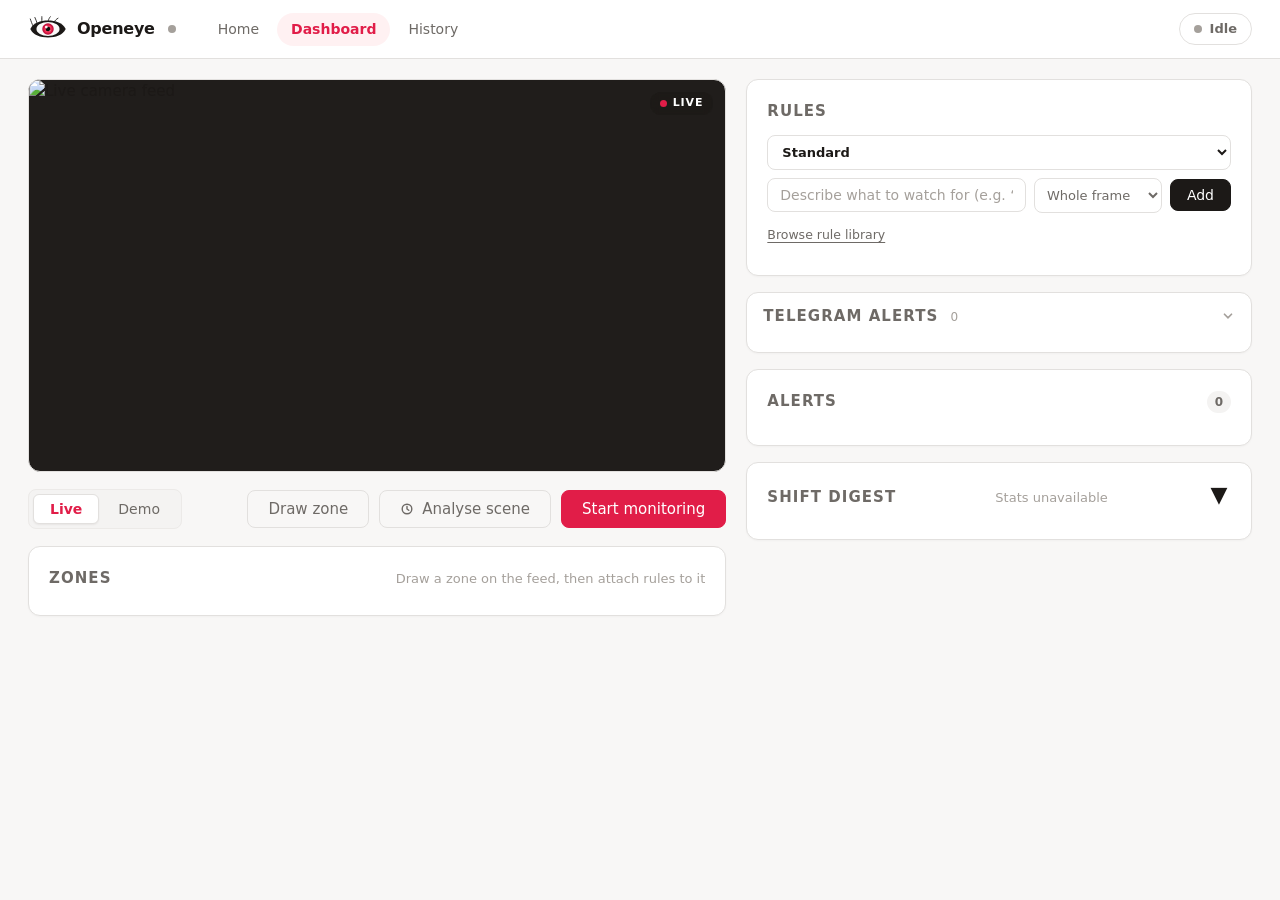
==== frontend/templates/index.html @ ac0ea8be "done with comments and organize the codes files" ====
<!DOCTYPE html>
<html lang="en">
<head>
  <meta charset="UTF-8" />
  <meta name="viewport" content="width=device-width, initial-scale=1.0" />
  <title>Openeye | Camera Monitor</title>
  <link rel="stylesheet" href="/static/style.css?v=4" />
</head>
<body>

  <!-- ── sticky header: brand · nav · status ─────────────────────────────── -->
  <header class="app-header">
    <div class="header-inner">
      <div class="brand">
        <span class="brand-mark" aria-hidden="true">
          <svg class="brand-eye" viewBox="0 0 52 32" xmlns="http://www.w3.org/2000/svg">
            <!-- upper eyelashes -->
            <path d="M7 13 C5 9, 4 6, 3 3"   stroke="#1C1917" stroke-width="1.1" stroke-linecap="round" fill="none"/>
            <path d="M12 9 C11 6, 10 3, 9 1"  stroke="#1C1917" stroke-width="1.1" stroke-linecap="round" fill="none"/>
            <path d="M18 7 C18 4, 18 2, 18 0"  stroke="#1C1917" stroke-width="1.2" stroke-linecap="round" fill="none"/>
            <path d="M26 6 C27 3, 28 1, 29 0"  stroke="#1C1917" stroke-width="1.1" stroke-linecap="round" fill="none"/>
            <path d="M33 8 C35 5, 37 3, 39 2"  stroke="#1C1917" stroke-width="1.1" stroke-linecap="round" fill="none"/>

            <!-- outer eye shape (almond) -->
            <path d="M3 16 C7 8, 16 5, 26 5 C36 5, 45 8, 49 16 C45 24, 36 27, 26 27 C16 27, 7 24, 3 16Z"
                  fill="#1C1917"/>

            <!-- sclera -->
            <ellipse cx="26" cy="16" rx="15" ry="9" fill="#FAFAF9"/>

            <!-- iris outer ring (rose) -->
            <circle cx="26" cy="16" r="7.5" fill="#BE123C"/>
            <!-- iris mid ring (lighter rose) -->
            <circle cx="26" cy="16" r="6" fill="#E11D48"/>
            <!-- iris inner ring (soft rose) -->
            <circle cx="26" cy="16" r="4.5" fill="#F43F5E"/>
            <!-- iris radial lines for texture -->
            <line x1="26" y1="9" x2="26" y2="23" stroke="#BE123C" stroke-width="0.3" opacity="0.5"/>
            <line x1="19.5" y1="13" x2="32.5" y2="19" stroke="#BE123C" stroke-width="0.3" opacity="0.5"/>
            <line x1="19.5" y1="19" x2="32.5" y2="13" stroke="#BE123C" stroke-width="0.3" opacity="0.5"/>

            <!-- pupil -->
            <circle cx="26" cy="16" r="3" fill="#0C0A09"/>

            <!-- main highlight -->
            <circle cx="23.8" cy="13.5" r="1.8" fill="white" opacity="0.9"/>
            <!-- secondary highlight -->
            <circle cx="28.5" cy="18" r="0.8" fill="white" opacity="0.45"/>

            <!-- upper eyelid crease -->
            <path d="M7 16 C11 9, 19 6.5, 26 6.5 C33 6.5, 41 9, 45 16"
                  fill="none" stroke="#0C0A09" stroke-width="0.7" opacity="0.25"/>
            <!-- lower lash line -->
            <path d="M8 17 C12 23, 20 25.5, 26 25.5 C32 25.5, 40 23, 44 17"
                  fill="none" stroke="#1C1917" stroke-width="0.5" opacity="0.2"/>
          </svg>
        </span>
        <span class="brand-name">Openeye</span>
        <span class="tg-status-dot" id="tgStatusDot" title="Telegram: not configured"></span>
      </div>
      <nav class="main-nav" id="mainNav" aria-label="Main">
        <a href="/" class="nav-home">Home</a>
        <a href="#" class="nav-link active" data-view="dashboard">Dashboard</a>
        <a href="#" class="nav-link" data-view="history">History</a>
      </nav>
      <div class="status-badge" id="statusBadge" title="Monitoring status">
        <span class="status-dot"></span>
        <span class="status-label" id="statusLabel">Idle</span>
      </div>
    </div>
  </header>

  <!-- ══════════════════════════════════════════════════════════════════════
       DASHBOARD VIEW
       ══════════════════════════════════════════════════════════════════════ -->
  <main class="view" id="dashboardView">
    <div class="layout">

      <!-- ── left column: feed · controls · zones ────────────────────────── -->
      <section class="feed-col">

        <!-- camera / demo feed -->
        <div class="camera-frame" id="cameraFrame">
          <img id="cameraFeed" src="/video_feed" alt="Live camera feed" />
          <video id="demoVideo" muted autoplay playsinline hidden></video>
          <img id="frozenFrame" class="frozen-frame" alt="" hidden />
          <canvas id="zoneCanvas"></canvas>

          <div class="camera-overlay" id="cameraOverlay">
            <span class="camera-overlay-icon" aria-hidden="true">⃠</span>
            <span>Camera unavailable — check the connection or switch to Demo</span>
          </div>

          <div class="feed-tag" id="feedTag">
            <span class="feed-tag-dot" id="feedTagDot"></span>
            <span id="feedTagText">LIVE</span>
          </div>

          <!-- zone-drawing toolbar: overlaid on the feed, visible only while drawing -->
          <div class="draw-toolbar" id="drawToolbar" hidden>
            <div class="shape-picker" id="shapePicker" role="radiogroup" aria-label="Zone shape">
              <label class="shape-option">
                <input type="radio" name="drawMode" value="rect" checked />
                <span>Rectangle</span>
              </label>
              <label class="shape-option">
                <input type="radio" name="drawMode" value="poly" />
                <span>Polygon</span>
              </label>
              <label class="shape-option">
                <input type="radio" name="drawMode" value="circle" />
                <span>Circle</span>
              </label>
            </div>
            <span class="toolbar-hint" id="drawHint"></span>
            <button type="button" class="btn btn-ghost btn-sm" id="cancelDrawBtn">Cancel</button>
          </div>
        </div>

        <!-- control bar: mode toggle · actions -->
        <div class="control-bar">
          <div class="mode-toggle" id="feedModeToggle" role="radiogroup" aria-label="Feed mode">
            <button type="button" class="mode-btn active" data-mode="live">Live</button>
            <button type="button" class="mode-btn" data-mode="demo">Demo</button>
          </div>
          <div class="control-actions">
            <button type="button" class="btn btn-ghost" id="drawZoneBtn">Draw zone</button>
            <button type="button" class="btn btn-ghost" id="analyseSceneBtn">
              <span class="btn-spinner" aria-hidden="true"></span>
              <svg class="btn-icon" viewBox="0 0 16 16" fill="none" stroke="currentColor"
                   stroke-width="1.6" stroke-linecap="round" stroke-linejoin="round" aria-hidden="true">
                <circle cx="8" cy="8" r="5.5"/><path d="M8 5v3l2 1.5"/>
              </svg>
              Analyse scene
            </button>
            <button type="button" class="btn btn-ghost" id="uploadVideoBtn" hidden
                    title="Use your own video clip as the demo feed">
              <span class="btn-spinner" aria-hidden="true"></span>
              <svg class="btn-icon" viewBox="0 0 16 16" fill="none" stroke="currentColor"
                   stroke-width="1.6" stroke-linecap="round" stroke-linejoin="round" aria-hidden="true">
                <path d="M8 11V3.5"/><path d="M4.7 6.8 8 3.5l3.3 3.3"/>
                <path d="M2.8 11.5v.7A1.8 1.8 0 0 0 4.6 14h6.8a1.8 1.8 0 0 0 1.8-1.8v-.7"/>
              </svg>
              Upload video
            </button>
            <button type="button" class="btn btn-ghost" id="useSampleBtn" hidden
                    title="Switch to the bundled manufacturing video">
              <svg class="btn-icon" viewBox="0 0 16 16" fill="none" stroke="currentColor"
                   stroke-width="1.6" stroke-linecap="round" stroke-linejoin="round" aria-hidden="true">
                <rect x="2.2" y="3.2" width="11.6" height="9.6" rx="1.5"/>
                <path d="M6.9 6.4v3.2L9.6 8z" fill="currentColor" stroke="none"/>
              </svg>
              Use sample video
            </button>
            <button type="button" class="btn btn-ghost" id="sampleSceneBtn" hidden
                    title="Return to the animated warehouse scene">
              <svg class="btn-icon" viewBox="0 0 16 16" fill="none" stroke="currentColor"
                   stroke-width="1.6" stroke-linecap="round" stroke-linejoin="round" aria-hidden="true">
                <path d="M2.5 5.5h11v7h-11z"/><path d="m4.5 3.5 1.2 2M10.3 3.5l1.2 2"/>
                <path d="M5.5 9.5l1.5 1.5 3-3"/>
              </svg>
              Animated scene
            </button>
            <button type="button" class="btn btn-primary" id="startBtn"
                    data-tip="Add at least one enabled rule to start monitoring">
              Start monitoring
            </button>
            <button type="button" class="btn btn-neutral" id="stopBtn" hidden>Stop</button>
          </div>
        </div>

        <!-- hidden input backing the demo Upload video button -->
        <input type="file" id="videoFileInput"
               accept=".mp4,.mov,.avi,video/mp4,video/quicktime,video/x-msvideo" hidden />

        <!-- Scene Intelligence panel -->
        <div class="card scene-panel" id="scenePanel" hidden>
          <div class="scene-panel-head">
            <h2 class="card-title" id="sceneTitle">Scene Intelligence</h2>
            <button type="button" class="btn btn-ghost btn-sm" id="sceneDismissBtn">Dismiss</button>
          </div>
          <div class="scene-body" id="sceneBody"></div>
          <div class="scene-actions" id="sceneActions" hidden>
            <button type="button" class="btn btn-primary btn-sm" id="sceneApplyBtn">Add selected rules</button>
          </div>
          <p class="scene-confirm" id="sceneConfirm" hidden></p>
        </div>

        <!-- zones: chips with rule-count badges + inline naming prompt -->
        <div class="card zones-card">
          <div class="card-head">
            <h2 class="card-title">Zones</h2>
            <span class="card-sub" id="zonesSub">Draw a zone on the feed, then attach rules to it</span>
          </div>
          <div class="zone-chips" id="zonesList"></div>
          <div class="zone-name-prompt" id="zoneNamePrompt">
            <p class="prompt-label">Name this zone</p>
            <div class="prompt-row">
              <input id="zoneNameInput" type="text" placeholder="e.g. entrance, shelf A, doorway"
                     maxlength="40" autocomplete="off" />
              <button type="button" class="btn btn-primary btn-sm" id="saveZoneBtn">Save</button>
              <button type="button" class="btn btn-ghost btn-sm" id="cancelZoneBtn">Cancel</button>
            </div>
          </div>
        </div>

      </section>

      <!-- ── right column: rules · alerts · digest · AI digest ───────────── -->
      <aside class="side-col">

        <!-- rules -->
        <div class="card rules-card" id="rulesCard">
          <div class="card-head">
            <h2 class="card-title">Rules</h2>
            <span class="card-sub" id="rulesSub"></span>
          </div>

          <div class="rule-composer">
            <select id="ruleTypeSelect" title="Rule type">
              <option value="standard" selected>Standard</option>
              <option value="proximity">Proximity</option>
              <option value="ppe_check">PPE Check</option>
            </select>
            <div class="rule-fields" id="ruleFieldsStandard">
              <input id="ruleInput" type="text"
                     placeholder="Describe what to watch for (e.g. “Is a person inside the danger zone?”)"
                     maxlength="200" autocomplete="off" spellcheck="false" />
            </div>
            <div class="rule-fields" id="ruleFieldsProximity" hidden>
              <input id="proxSubjectInput" type="text" placeholder="Subject (e.g. person)"
                     maxlength="60" autocomplete="off" />
              <input id="proxHazardInput" type="text" placeholder="Hazard (e.g. fire, machinery)"
                     maxlength="60" autocomplete="off" />
            </div>
            <div class="rule-fields ppe-checklist-wrap" id="ruleFieldsPpe" hidden>
              <div class="ppe-checklist" id="ppeChecklist">
                <button type="button" class="ppe-chip" data-item="Hard hat">
                  <svg class="ppe-icon" viewBox="0 0 24 24" fill="none" stroke="currentColor" stroke-width="2" stroke-linecap="round" stroke-linejoin="round"><path d="M2 18h20"/><path d="M4 18v-3a8 8 0 0 1 16 0v3"/><path d="M12 3v4"/></svg>
                  <span>Hard hat</span>
                </button>
                <button type="button" class="ppe-chip" data-item="Safety vest">
                  <svg class="ppe-icon" viewBox="0 0 24 24" fill="none" stroke="currentColor" stroke-width="2" stroke-linecap="round" stroke-linejoin="round"><path d="M8 2l-4 8v12h16V10l-4-8"/><path d="M4 10h16"/><path d="M12 2v8"/></svg>
                  <span>Safety vest</span>
                </button>
                <button type="button" class="ppe-chip" data-item="Safety goggles">
                  <svg class="ppe-icon" viewBox="0 0 24 24" fill="none" stroke="currentColor" stroke-width="2" stroke-linecap="round" stroke-linejoin="round"><circle cx="8" cy="14" r="4"/><circle cx="16" cy="14" r="4"/><path d="M12 14h0"/><path d="M2 10l2 4"/><path d="M22 10l-2 4"/></svg>
                  <span>Goggles</span>
                </button>
                <button type="button" class="ppe-chip" data-item="Gloves">
                  <svg class="ppe-icon" viewBox="0 0 24 24" fill="none" stroke="currentColor" stroke-width="2" stroke-linecap="round" stroke-linejoin="round"><path d="M6 20V10l3-7h1l1 5h2l1-5h1l3 7v10z"/></svg>
                  <span>Gloves</span>
                </button>
                <button type="button" class="ppe-chip" data-item="Safety boots">
                  <svg class="ppe-icon" viewBox="0 0 24 24" fill="none" stroke="currentColor" stroke-width="2" stroke-linecap="round" stroke-linejoin="round"><path d="M4 18h16v2H4z"/><path d="M6 18v-6l2-8h4l2 8"/><path d="M14 12h6v6"/></svg>
                  <span>Safety boots</span>
                </button>
                <button type="button" class="ppe-chip" data-item="Face mask">
                  <svg class="ppe-icon" viewBox="0 0 24 24" fill="none" stroke="currentColor" stroke-width="2" stroke-linecap="round" stroke-linejoin="round"><path d="M4 10c0-4 4-7 8-7s8 3 8 7c0 5-3 10-8 10s-8-5-8-10z"/><path d="M9 12h6"/><circle cx="9" cy="9" r="1" fill="currentColor"/><circle cx="15" cy="9" r="1" fill="currentColor"/></svg>
                  <span>Face mask</span>
                </button>
                <button type="button" class="ppe-chip" data-item="Ear protection">
                  <svg class="ppe-icon" viewBox="0 0 24 24" fill="none" stroke="currentColor" stroke-width="2" stroke-linecap="round" stroke-linejoin="round"><path d="M6 8a6 6 0 0 1 12 0v4a6 6 0 0 1-12 0V8z"/><rect x="3" y="9" width="4" height="6" rx="1"/><rect x="17" y="9" width="4" height="6" rx="1"/><path d="M7 9v6"/><path d="M17 9v6"/></svg>
                  <span>Ear protection</span>
                </button>
                <button type="button" class="ppe-chip" data-item="Safety harness">
                  <svg class="ppe-icon" viewBox="0 0 24 24" fill="none" stroke="currentColor" stroke-width="2" stroke-linecap="round" stroke-linejoin="round"><path d="M12 2v20"/><path d="M8 6h8"/><path d="M6 10l6 4 6-4"/><path d="M8 18h8"/></svg>
                  <span>Safety harness</span>
                </button>
              </div>
            </div>
            <select id="zoneSelect" title="Restrict rule to a zone">
              <option value="">Whole frame</option>
            </select>
            <button type="button" class="btn btn-dark btn-sm" id="addRuleBtn">Add</button>
          </div>

          <div class="rule-library-wrap">
            <button type="button" class="library-link" id="ruleLibraryLink">Browse rule library</button>
            <div class="rule-library" id="ruleLibrary" hidden></div>
          </div>

          <div class="rules-list" id="rulesList"></div>
        </div>

        <!-- contacts (collapsible) -->
        <div class="card contacts-card" id="contactsCard">
          <div class="card-head contacts-head" id="contactsHead">
            <h2 class="card-title">Telegram Alerts <span class="contact-count" id="contactCount">0</span></h2>
            <svg class="contacts-chevron" id="contactsChevron" viewBox="0 0 16 16" width="14" height="14"
                 fill="none" stroke="currentColor" stroke-width="2" stroke-linecap="round"><path d="M4 6l4 4 4-4"/></svg>
          </div>
          <div class="contacts-body" id="contactsBody" hidden>
            <p class="contacts-intro">Alerts are sent to your Telegram when a rule triggers. Add your Telegram chat ID to receive notifications with the evidence frame attached.</p>
            <div class="contacts-list" id="contactsList"></div>
            <div class="contact-form">
              <label class="contact-form-label">Add a recipient</label>
              <input id="contactNameInput" type="text" placeholder="Name (e.g. Site Manager)" maxlength="40" autocomplete="off" />
              <input id="contactChatInput" type="text" placeholder="Telegram chat ID (e.g. 6591305086)" maxlength="30" autocomplete="off" />
              <select id="contactZoneSelect" title="Assign to zone">
                <option value="">Default — all unzoned alerts</option>
              </select>
              <button type="button" class="btn btn-primary btn-sm" id="addContactBtn">Add</button>
            </div>
          </div>
        </div>

        <!-- alerts -->
        <div class="card alerts-card">
          <div class="card-head">
            <h2 class="card-title">Alerts</h2>
            <span class="alert-count" id="alertCount">0</span>
          </div>
          <div class="no-contact-banner" id="noContactBanner" hidden>
            <span class="no-contact-icon">&#9888;</span>
            <span class="no-contact-text">No Telegram contact configured — alerts stay on dashboard only.</span>
            <button type="button" class="btn btn-sm no-contact-add-btn" id="noContactAddBtn">Add contact</button>
          </div>
          <div class="alerts-list" id="alertsList"></div>
        </div>

        <!-- shift digest -->
        <div class="card digest-card" id="digestCard">
          <button type="button" class="card-head digest-head-btn" id="digestHeaderBtn">
            <h2 class="card-title">Shift Digest</h2>
            <span class="card-sub" id="digestSubtitle">Loading…</span>
            <span class="digest-chevron" id="digestChevron">▼</span>
          </button>
          <div class="digest-body" id="digestBody" hidden>
            <div class="digest-stats" id="digestStats"></div>
            <button type="button" class="btn btn-primary btn-full" id="generateDigestBtn">
              <span class="btn-spinner" aria-hidden="true"></span>
              <span class="btn-label">Generate AI digest</span>
            </button>
          </div>
        </div>

        <!-- AI digest result — appears after generation -->
        <div class="card ai-digest-card" id="aiDigestCard" hidden>
          <div class="card-head">
            <h2 class="card-title">AI Digest</h2>
            <span class="card-sub" id="aiDigestSubtitle"></span>
          </div>
          <div class="digest-result" id="aiDigestResult"></div>
          <p class="digest-disclaimer">AI-generated summary based on logged incidents. Review before acting.</p>
        </div>

      </aside>
    </div>
  </main>

  <!-- ══════════════════════════════════════════════════════════════════════
       ALERT HISTORY VIEW
       ══════════════════════════════════════════════════════════════════════ -->
  <main class="view" id="historyView" hidden>
    <div class="history-wrap">
      <div class="card history-head-card">
        <div class="history-title-row">
          <h1 class="history-title">Alert History</h1>
          <button type="button" class="btn btn-neutral" id="backToDashboard">← Back to dashboard</button>
        </div>

        <div class="history-filters">
          <select id="historyRange" class="history-range" title="Time range">
            <option value="1">Last 1 hour</option>
            <option value="6">Last 6 hours</option>
            <option value="12">Last 12 hours</option>
            <option value="24" selected>Last 24 hours</option>
          </select>

          <div class="filter-group" role="group" aria-label="Filter by severity">
            <span class="filter-group-label">Severity</span>
            <div class="chip-row" id="severityChips">
              <button type="button" class="filter-chip chip-sev-high" data-sev="high">High</button>
              <button type="button" class="filter-chip chip-sev-medium" data-sev="medium">Medium</button>
              <button type="button" class="filter-chip chip-sev-low" data-sev="low">Low</button>
            </div>
          </div>

          <div class="filter-group" role="group" aria-label="Filter by zone">
            <span class="filter-group-label">Zone</span>
            <div class="chip-row" id="zoneChips"></div>
          </div>
        </div>
      </div>

      <div class="history-list" id="historyList"></div>
    </div>
  </main>

  <!-- hidden canvas that renders the animated demo scene, streamed into #demoVideo -->
  <canvas id="demoSceneCanvas" width="1280" height="720" hidden></canvas>

  <!-- alert image lightbox -->
  <div class="lightbox-backdrop" id="lightboxBackdrop" hidden>
    <div class="lightbox-card">
      <img id="lightboxImg" class="lightbox-img" alt="Alert frame" />
      <p class="lightbox-explanation" id="lightboxExplanation"></p>
      <p class="lightbox-meta" id="lightboxMeta"></p>
      <div class="lightbox-actions">
        <button type="button" class="btn btn-ghost" id="lightboxCloseBtn">Close</button>
      </div>
    </div>
  </div>

  <!-- toast notifications -->
  <div class="toast" id="toast" hidden></div>

  <script src="/static/main.js?v=4"></script>
</body>
</html>
---- static/style.css ----
/* ═══════════════════════════════════════════════════════════════════════════
   Openeye — style.css
   Visual language: light stone background, white cards with 1px soft borders
   and 12px radius, crimson #E11D48 for primary actions / active states /
   alerts / zone overlays. Operational-dashboard aesthetic, system sans-serif
   at a 14px base.
   ═══════════════════════════════════════════════════════════════════════════ */

/* ── tokens ────────────────────────────────────────────────────────────────── */
:root {
  --bg:            #F8F7F6;
  --surface:       #FFFFFF;
  --surface-2:     #F4F3F2;
  --border:        #E2E0DE;
  --border-soft:   #ECEAE8;
  --text:          #1C1917;
  --text-2:        #6E6A66;
  --text-3:        #A5A09B;

  --accent:        #E11D48;   /* crimson */
  --accent-dark:   #BE123C;
  --accent-50:     #FFF1F2;
  --accent-100:    #FFE4E6;
  --accent-300:    #FDA4AF;

  --amber:         #D97706;
  --amber-50:      #FFFBEB;
  --amber-200:     #FDE68A;

  --radius:        12px;
  --radius-sm:     8px;
  --radius-xs:     6px;

  --font: -apple-system, BlinkMacSystemFont, "Segoe UI", system-ui, sans-serif;
  --shadow-pop: 0 4px 18px rgba(28, 25, 23, 0.10);
  --shadow-card: 0 1px 2px rgba(28, 25, 23, 0.03);
}

/* ── base ──────────────────────────────────────────────────────────────────── */
*, *::before, *::after { box-sizing: border-box; margin: 0; padding: 0; }

html { background: var(--bg); }

body {
  min-height: 100%;
  background: var(--bg);
  color: var(--text);
  font-family: var(--font);
  font-size: 15px;
  line-height: 1.5;
  -webkit-font-smoothing: antialiased;
}

[hidden] { display: none !important; }

button {
  font-family: var(--font);
  font-size: 15px;
  cursor: pointer;
  transition: background 120ms ease, border-color 120ms ease, color 120ms ease,
              opacity 120ms ease, box-shadow 120ms ease;
}

img { display: block; }

::selection { background: var(--accent-100); }

/* thin scrollbars for inner lists */
.alerts-list::-webkit-scrollbar,
.rule-library::-webkit-scrollbar,
.history-list::-webkit-scrollbar { width: 8px; }
.alerts-list::-webkit-scrollbar-thumb,
.rule-library::-webkit-scrollbar-thumb,
.history-list::-webkit-scrollbar-thumb {
  background: var(--border);
  border-radius: 99px;
}

/* ── header ────────────────────────────────────────────────────────────────── */
.app-header {
  position: sticky;
  top: 0;
  z-index: 100;
  background: rgba(255, 255, 255, 0.92);
  backdrop-filter: saturate(1.4) blur(10px);
  -webkit-backdrop-filter: saturate(1.4) blur(10px);
  border-bottom: 1px solid var(--border);
}

.header-inner {
  max-width: 1500px;
  margin: 0 auto;
  padding: 0 28px;
  height: 58px;
  display: flex;
  align-items: center;
  gap: 28px;
}

.brand {
  display: flex;
  align-items: center;
  gap: 9px;
}

.brand-mark {
  width: 40px;
  height: 26px;
  display: inline-flex;
  align-items: center;
  justify-content: center;
  flex-shrink: 0;
}

.brand-eye {
  width: 100%;
  height: 100%;
  display: block;
  animation: blink 4.5s ease-in-out infinite;
  transform-origin: center center;
}

/* natural double-blink */
@keyframes blink {
  0%,  88%, 100% { transform: scaleY(1); }
  91%            { transform: scaleY(0.05); }
  93%            { transform: scaleY(1); }
  95%            { transform: scaleY(0.05); }
  97%            { transform: scaleY(1); }
}

.brand-name {
  font-size: 16px;
  font-weight: 700;
  letter-spacing: -0.25px;
  color: var(--text);
}

.main-nav {
  display: flex;
  align-items: center;
  gap: 4px;
  flex: 1;
}

.nav-link,
.nav-home {
  padding: 6px 14px;
  font-size: 14px;
  font-weight: 500;
  color: var(--text-2);
  text-decoration: none;
  border-radius: 99px;
  transition: color 120ms ease, background 120ms ease;
}

.nav-link:hover,
.nav-home:hover { color: var(--text); background: var(--surface-2); }

.nav-link.active {
  color: var(--accent);
  background: var(--accent-50);
  font-weight: 600;
}

/* status badge — Idle by default, Monitoring (pulsing) while active */
.status-badge {
  display: inline-flex;
  align-items: center;
  gap: 8px;
  padding: 5px 14px;
  background: var(--surface);
  border: 1px solid var(--border);
  border-radius: 99px;
  white-space: nowrap;
}

.status-dot {
  width: 8px;
  height: 8px;
  border-radius: 50%;
  background: var(--text-3);
  transition: background 150ms ease;
}

.status-label {
  font-size: 13px;
  font-weight: 600;
  color: var(--text-2);
}

.status-badge.active { border-color: var(--accent-300); background: var(--accent-50); }

.status-badge.active .status-dot {
  background: var(--accent);
  animation: dotPulse 1.6s ease-out infinite;
}

.status-badge.active .status-label { color: var(--accent-dark); }

@keyframes dotPulse {
  0%   { box-shadow: 0 0 0 0 rgba(225, 29, 72, 0.35); }
  70%  { box-shadow: 0 0 0 7px rgba(225, 29, 72, 0); }
  100% { box-shadow: 0 0 0 0 rgba(225, 29, 72, 0); }
}

/* ── layout ────────────────────────────────────────────────────────────────── */
.layout {
  max-width: 1500px;
  margin: 0 auto;
  padding: 20px 28px 36px;
  display: grid;
  grid-template-columns: 58fr 42fr;
  gap: 20px;
  align-items: start;
}

.feed-col {
  display: flex;
  flex-direction: column;
  gap: 16px;
  min-width: 0;
}

.side-col {
  display: flex;
  flex-direction: column;
  gap: 16px;
  min-width: 0;
}

.view { animation: viewIn 240ms ease; }

@keyframes viewIn {
  from { opacity: 0; transform: translateY(6px); }
  to   { opacity: 1; transform: translateY(0); }
}

/* ── cards ─────────────────────────────────────────────────────────────────── */
.card {
  background: var(--surface);
  border: 1px solid var(--border);
  border-radius: var(--radius);
  padding: 20px;
  box-shadow: var(--shadow-card);
}

.card-head {
  display: flex;
  align-items: baseline;
  justify-content: space-between;
  gap: 12px;
  margin-bottom: 12px;
}

.card-title {
  font-size: 15px;
  font-weight: 700;
  text-transform: uppercase;
  letter-spacing: 0.07em;
  color: var(--text-2);
  flex-shrink: 0;
}

.card-sub {
  font-size: 13px;
  color: var(--text-3);
  white-space: nowrap;
  overflow: hidden;
  text-overflow: ellipsis;
  min-width: 0;
}

.digest-head-btn {
  width: 100%;
  background: none;
  border: none;
  padding: 0;
  margin-bottom: 12px;
  font-family: inherit;
  text-align: left;
  cursor: pointer;
}

.digest-chevron {
  flex-shrink: 0;
  display: inline-flex;
  align-items: center;
  justify-content: center;
  width: 24px;
  height: 24px;
  font-size: 22px;
  font-weight: 900;
  line-height: 1;
  color: var(--text);
  transition: transform 150ms;
}

/* ── camera / demo feed ────────────────────────────────────────────────────── */
#cameraFeed,
#demoVideo {
  transition: opacity 300ms ease;
  opacity: 1;
}
.camera-frame {
  position: relative;
  width: 100%;
  aspect-ratio: 16 / 9;
  background: #201D1B;
  border: 1px solid var(--border);
  border-radius: var(--radius);
  overflow: hidden;
}

.camera-frame img,
.camera-frame video {
  width: 100%;
  height: 100%;
  object-fit: cover;
  display: block;
}

.frozen-frame {
  position: absolute;
  inset: 0;
  width: 100%;
  height: 100%;
  object-fit: cover;
  display: block;
}

#zoneCanvas {
  position: absolute;
  inset: 0;
  width: 100%;
  height: 100%;
  pointer-events: none;
}

#zoneCanvas.drawing  { cursor: crosshair; pointer-events: all; }
#zoneCanvas.moving   { pointer-events: all; }
#zoneCanvas.grabbing { cursor: grabbing !important; pointer-events: all; }

.camera-overlay {
  display: none;
  position: absolute;
  inset: 0;
  flex-direction: column;
  align-items: center;
  justify-content: center;
  gap: 10px;
  background: #201D1B;
  color: var(--text-3);
  font-size: 14px;
  text-align: center;
  padding: 24px;
}

.camera-overlay.visible { display: flex; }

.camera-overlay-icon { font-size: 28px; color: var(--text-3); }

/* LIVE / DEMO tag on the feed */
.feed-tag {
  position: absolute;
  top: 12px;
  right: 12px;
  display: inline-flex;
  align-items: center;
  gap: 6px;
  padding: 3px 10px;
  background: rgba(28, 25, 23, 0.72);
  backdrop-filter: blur(4px);
  border-radius: 99px;
  color: #FFFFFF;
  font-size: 11px;
  font-weight: 700;
  letter-spacing: 0.08em;
  pointer-events: none;
}

.feed-tag-dot {
  width: 7px;
  height: 7px;
  border-radius: 50%;
  background: var(--accent);
}

.feed-tag.demo .feed-tag-dot { background: var(--amber-200); }

/* freeze badge while drawing a zone */
.camera-frame.freeze::after {
  content: 'PAUSED — DRAWING ZONE';
  position: absolute;
  top: 12px;
  left: 12px;
  padding: 3px 10px;
  background: rgba(28, 25, 23, 0.72);
  color: #FFFFFF;
  font-size: 11px;
  font-weight: 600;
  letter-spacing: 0.05em;
  border-radius: 99px;
  pointer-events: none;
  z-index: 5;
}

/* zone-drawing toolbar — overlaid on the feed */
.draw-toolbar {
  position: absolute;
  left: 50%;
  bottom: 14px;
  transform: translateX(-50%);
  display: flex;
  align-items: center;
  gap: 12px;
  max-width: calc(100% - 28px);
  padding: 7px 10px;
  background: var(--surface);
  border-radius: var(--radius-sm);
  box-shadow: var(--shadow-pop);
  z-index: 10;
}

.toolbar-hint {
  flex: 1;
  min-width: 0;
  font-size: 12px;
  font-style: italic;
  color: var(--text-3);
  white-space: nowrap;
  overflow: hidden;
  text-overflow: ellipsis;
}

/* ── control bar ───────────────────────────────────────────────────────────── */
.control-bar {
  display: flex;
  align-items: center;
  gap: 12px;
  flex-wrap: wrap;
  min-height: 42px;
}

.control-actions {
  display: flex;
  gap: 10px;
  margin-left: auto;
  flex-wrap: wrap;
}

/* segmented controls (Live/Demo + shape picker) */
.mode-toggle,
.shape-picker {
  display: inline-flex;
  gap: 2px;
  padding: 4px;
  background: var(--surface-2);
  border: 1px solid var(--border-soft);
  border-radius: var(--radius-sm);
}

.mode-btn,
.shape-option {
  padding: 6px 16px;
  font-size: 14px;
  font-weight: 500;
  color: var(--text-2);
  background: transparent;
  border: 1px solid transparent;
  border-radius: var(--radius-xs);
  white-space: nowrap;
}

.mode-btn:hover,
.shape-option:hover { color: var(--text); }

.mode-btn.active,
.shape-option:has(input:checked) {
  background: var(--surface);
  border-color: var(--border);
  color: var(--text);
  font-weight: 600;
  box-shadow: 0 1px 2px rgba(28, 25, 23, 0.06);
}

.mode-btn.active { color: var(--accent); }

.shape-option {
  display: inline-flex;
  align-items: center;
  gap: 5px;
  cursor: pointer;
  user-select: none;
}

.shape-option input[type="radio"] { display: none; }

/* ── buttons ───────────────────────────────────────────────────────────────── */
.btn {
  display: inline-flex;
  align-items: center;
  justify-content: center;
  gap: 8px;
  padding: 9px 20px;
  font-size: 15px;
  font-weight: 500;
  border-radius: var(--radius-sm);
  white-space: nowrap;
}

.btn-sm { padding: 7px 16px; font-size: 14px; }

.btn-full { width: 100%; }

.btn-primary {
  color: #FFFFFF;
  background: var(--accent);
  border: 1px solid var(--accent);
}

.btn-primary:not(:disabled):hover {
  background: var(--accent-dark);
  border-color: var(--accent-dark);
}

.btn-primary:disabled {
  opacity: 0.45;
  cursor: not-allowed;
}

/* tooltip shown when Start monitoring is disabled */
.btn-primary:disabled:hover::after {
  content: attr(data-tip);
  position: absolute;
  bottom: calc(100% + 8px);
  right: 0;
  padding: 7px 11px;
  background: var(--text);
  color: #FFFFFF;
  font-size: 12px;
  font-weight: 400;
  white-space: nowrap;
  border-radius: var(--radius-xs);
  z-index: 60;
  box-shadow: var(--shadow-pop);
}

.btn-primary { position: relative; }

.btn-neutral {
  color: var(--text);
  background: var(--surface);
  border: 1px solid var(--border);
}

.btn-neutral:hover { background: var(--surface-2); }

.btn-ghost {
  color: var(--text-2);
  background: transparent;
  border: 1px solid var(--border);
}

.btn-ghost:hover { color: var(--text); background: var(--surface-2); }

.btn-dark {
  color: #FFFFFF;
  background: var(--text);
  border: 1px solid var(--text);
}

.btn-dark:not(:disabled):hover { background: #33302C; border-color: #33302C; }

.btn-dark:disabled { opacity: 0.45; cursor: not-allowed; }

/* Draw-zone button while a draw session is active */
.btn-ghost.btn-draw-active {
  color: #FFFFFF;
  background: var(--text);
  border-color: var(--text);
}

/* loading spinner inside buttons */
.btn-spinner {
  width: 14px;
  height: 14px;
  border-radius: 50%;
  border: 2px solid rgba(255, 255, 255, 0.35);
  border-top-color: #FFFFFF;
  animation: spin 700ms linear infinite;
  display: none;
}

.btn.loading .btn-spinner { display: inline-block; }
.btn.loading { opacity: 0.85; pointer-events: none; }

/* crimson spinner for ghost buttons (demo upload) */
.btn-ghost .btn-spinner {
  border-color: rgba(225, 29, 72, 0.25);
  border-top-color: var(--accent);
}

.btn-icon { width: 14px; height: 14px; flex: none; }

@keyframes spin { to { transform: rotate(360deg); } }

/* ── zones card ────────────────────────────────────────────────────────────── */
.zones-card { padding-bottom: 14px; }

.zone-chips {
  display: flex;
  flex-wrap: wrap;
  gap: 8px;
}

.zone-chips .empty-state { padding: 6px 0 4px; }

.empty-state-action {
  padding: 0;
  font-size: inherit;
  font-weight: 600;
  color: var(--accent);
  background: none;
  border: none;
  text-decoration: underline;
  text-underline-offset: 2px;
  cursor: pointer;
}

.empty-state-action:hover { color: var(--accent-dark); }

.zone-chip {
  display: inline-flex;
  align-items: center;
  gap: 7px;
  padding: 4px 8px;
  background: var(--accent-50);
  border: 1px solid transparent;
  border-radius: var(--radius-xs);
  animation: chipIn 220ms ease;
}

@keyframes chipIn {
  from { opacity: 0; transform: scale(0.92); }
  to   { opacity: 1; transform: scale(1); }
}

.chip-name {
  font-size: 13px;
  font-weight: 500;
  color: var(--accent-dark);
  white-space: nowrap;
}

.chip-count {
  min-width: 18px;
  height: 18px;
  padding: 0 5px;
  display: inline-flex;
  align-items: center;
  justify-content: center;
  background: var(--surface);
  border: 1px solid var(--border);
  border-radius: 99px;
  font-size: 11px;
  font-weight: 600;
  color: var(--text-2);
}

.chip-del {
  display: inline-flex;
  align-items: center;
  justify-content: center;
  width: 20px;
  height: 20px;
  font-size: 15px;
  line-height: 1;
  color: var(--accent-dark);
  background: none;
  border: none;
  border-radius: 99px;
  opacity: 0.55;
}

.chip-del:hover { opacity: 1; background: var(--accent-100); color: var(--accent); }

/* inline delete confirmation — chip expands in place */
.chip-confirm {
  display: none;
  align-items: center;
  gap: 7px;
  white-space: nowrap;
}

.chip-confirm-text {
  font-size: 12px;
  color: var(--accent-dark);
  font-weight: 600;
}

.chip-confirm-yes,
.chip-confirm-no {
  padding: 3px 11px;
  font-size: 12px;
  font-weight: 600;
  border-radius: var(--radius-xs);
}

.chip-confirm-yes {
  color: #FFFFFF;
  background: var(--accent);
  border: none;
}

.chip-confirm-yes:hover { background: var(--accent-dark); }

.chip-confirm-no {
  color: var(--text-2);
  background: none;
  border: 1px solid var(--border);
}

.chip-confirm-no:hover { color: var(--text); background: var(--surface-2); }

.zone-chip.confirming {
  background: var(--accent-50);
  border-color: var(--accent-300);
  padding: 5px 8px;
}

.zone-chip.confirming .chip-name,
.zone-chip.confirming .chip-count,
.zone-chip.confirming .chip-del { display: none; }

.zone-chip.confirming .chip-confirm { display: inline-flex; }

/* zone-name prompt, shown while naming a drawn zone */
.zone-name-prompt {
  display: none;
  margin-top: 12px;
  padding: 12px 14px;
  background: var(--surface-2);
  border: 1px dashed var(--accent-300);
  border-radius: var(--radius-sm);
  animation: promptIn 200ms ease;
}

@keyframes promptIn {
  from { opacity: 0; transform: translateY(-4px); }
  to   { opacity: 1; transform: translateY(0); }
}

.zone-name-prompt.visible { display: block; }

.prompt-label {
  font-size: 12px;
  font-weight: 700;
  text-transform: uppercase;
  letter-spacing: 0.06em;
  color: var(--text-2);
  margin-bottom: 8px;
}

.prompt-row {
  display: flex;
  gap: 8px;
  align-items: center;
}

.zone-name-input {
  flex: 1;
  min-width: 0;
  padding: 8px 12px;
  font-family: var(--font);
  font-size: 14px;
  color: var(--text);
  background: var(--surface);
  border: 1px solid var(--border);
  border-radius: var(--radius-sm);
  outline: none;
  transition: border-color 120ms ease, box-shadow 120ms ease;
}

.zone-name-input:focus,
#ruleInput:focus,
#zoneSelect:focus,
.history-range:focus {
  border-color: var(--accent-300);
  box-shadow: 0 0 0 3px var(--accent-50);
}

/* ── rules card ────────────────────────────────────────────────────────────── */
.rules-card { position: relative; }

.rule-composer {
  display: flex;
  flex-wrap: wrap;
  gap: 8px;
  align-items: center;
}

/* type selector: full-width first row */
#ruleTypeSelect {
  width: 100%;
  flex: 0 0 100%;
  padding: 8px 10px;
  font-family: var(--font);
  font-size: 13px;
  font-weight: 600;
  color: var(--text);
  background: var(--surface);
  border: 1px solid var(--border);
  border-radius: var(--radius-sm);
  outline: none;
  cursor: pointer;
  transition: border-color 120ms ease, box-shadow 120ms ease;
}
#ruleTypeSelect:focus {
  border-color: var(--accent);
  box-shadow: 0 0 0 2px rgba(225, 29, 72, 0.12);
}

/* fields wrapper: children participate directly in parent flex */
.rule-fields {
  display: contents;
}

.rule-fields input {
  flex: 1;
  min-width: 80px;
  padding: 8px 12px;
  font-family: var(--font);
  font-size: 14px;
  color: var(--text);
  background: var(--surface);
  border: 1px solid var(--border);
  border-radius: var(--radius-sm);
  outline: none;
  transition: border-color 120ms ease, box-shadow 120ms ease;
}
.rule-fields input::placeholder { color: var(--text-3); }
.rule-fields input:focus {
  border-color: var(--accent);
  box-shadow: 0 0 0 2px rgba(225, 29, 72, 0.12);
}

/* ── PPE checklist ─────────────────────────────────────────────── */
.ppe-checklist-wrap {
  flex: 0 0 100%;
}
.ppe-checklist {
  display: flex;
  flex-wrap: wrap;
  gap: 6px;
}
.ppe-chip {
  display: inline-flex;
  align-items: center;
  gap: 5px;
  padding: 6px 12px;
  font-family: var(--font);
  font-size: 12px;
  font-weight: 500;
  color: var(--text-2);
  background: var(--surface);
  border: 1px solid var(--border);
  border-radius: 16px;
  cursor: pointer;
  user-select: none;
  transition: all 140ms ease;
}
.ppe-chip:hover {
  border-color: var(--text-3);
  color: var(--text);
}
.ppe-chip.active {
  color: #fff;
  background: var(--accent);
  border-color: var(--accent);
  box-shadow: 0 1px 4px rgba(225, 29, 72, 0.25);
}
.ppe-chip.active:hover {
  background: #be123c;
}
.ppe-icon {
  width: 14px;
  height: 14px;
  flex-shrink: 0;
}

#ruleInput {
  flex: 1;
  min-width: 80px;
  padding: 8px 12px;
  font-family: var(--font);
  font-size: 14px;
  color: var(--text);
  background: var(--surface);
  border: 1px solid var(--border);
  border-radius: var(--radius-sm);
  outline: none;
  transition: border-color 120ms ease, box-shadow 120ms ease;
}

#ruleInput::placeholder { color: var(--text-3); }

#zoneSelect {
  width: 128px;
  flex-shrink: 0;
  padding: 8px 8px;
  font-family: var(--font);
  font-size: 13px;
  color: var(--text-2);
  background: var(--surface);
  border: 1px solid var(--border);
  border-radius: var(--radius-sm);
  outline: none;
  cursor: pointer;
  transition: border-color 120ms ease, box-shadow 120ms ease;
}

/* rule library link + dropdown */
.rule-library-wrap {
  position: relative;
  margin-top: 10px;
}

.library-link {
  padding: 0;
  font-size: 12.5px;
  font-weight: 500;
  color: var(--text-2);
  background: none;
  border: none;
  text-decoration: underline;
  text-underline-offset: 3px;
}

.library-link:hover { color: var(--accent); }

.rule-library {
  position: absolute;
  top: calc(100% + 6px);
  left: 0;
  width: 100%;
  max-height: 300px;
  overflow-y: auto;
  background: var(--surface);
  border: 1px solid var(--border);
  border-radius: var(--radius);
  padding: 8px;
  z-index: 50;
  box-shadow: var(--shadow-pop);
  animation: libIn 160ms ease;
}

@keyframes libIn {
  from { opacity: 0; transform: translateY(-4px); }
  to   { opacity: 1; transform: translateY(0); }
}

.library-category {
  font-size: 11px;
  font-weight: 700;
  text-transform: uppercase;
  letter-spacing: 0.07em;
  color: var(--text-3);
  padding: 8px 8px 4px;
}

.library-item {
  display: block;
  width: 100%;
  text-align: left;
  padding: 7px 8px;
  font-size: 13.5px;
  color: var(--text);
  background: none;
  border: none;
  border-radius: var(--radius-xs);
}

.library-item:hover { background: var(--accent-50); color: var(--accent-dark); }

/* rules list — hairline rows */
.rules-list {
  margin-top: 10px;
}

.rule-row {
  display: flex;
  align-items: center;
  gap: 9px;
  padding: 9px 6px;
  border-bottom: 1px solid var(--border-soft);
  border-radius: var(--radius-xs);
  transition: background 120ms ease;
  animation: ruleIn 220ms ease;
}

@keyframes ruleIn {
  from { opacity: 0; transform: translateY(4px); }
  to   { opacity: 1; transform: translateY(0); }
}

.rule-row:last-child { border-bottom: none; }

.rule-row:hover { background: var(--bg); }

.rule-check {
  flex-shrink: 0;
  width: 15px;
  height: 15px;
  accent-color: var(--accent);
  cursor: pointer;
}

.rule-text {
  flex: 1;
  min-width: 0;
  font-size: 14px;
  font-weight: 500;
  color: var(--text);
  white-space: nowrap;
  overflow: hidden;
  text-overflow: ellipsis;
}

.rule-type-badge {
  flex-shrink: 0;
  padding: 2px 8px;
  font-size: 10px;
  font-weight: 700;
  letter-spacing: 0.03em;
  text-transform: uppercase;
  border-radius: 99px;
  white-space: nowrap;
}
.rule-type-badge.type-proximity {
  color: #1D4ED8;
  background: #DBEAFE;
}
.rule-type-badge.type-ppe {
  color: #0E7A2B;
  background: #D1FAE5;
}

.rule-row.disabled .rule-text { color: var(--text-3); font-weight: 400; }

.rule-zone {
  flex-shrink: 0;
  max-width: 110px;
  padding: 2px 9px;
  font-size: 11px;
  font-weight: 600;
  color: var(--accent-dark);
  background: var(--accent-50);
  border-radius: 99px;
  white-space: nowrap;
  overflow: hidden;
  text-overflow: ellipsis;
}

.rule-zone-whole {
  flex-shrink: 0;
  font-size: 11px;
  color: var(--text-3);
  white-space: nowrap;
}

.rule-zone-warning {
  flex-shrink: 0;
  padding: 2px 8px;
  font-size: 11px;
  font-weight: 500;
  color: var(--accent-dark);
  background: var(--accent-50);
  border-radius: 99px;
  white-space: nowrap;
}

.rule-del {
  flex-shrink: 0;
  display: inline-flex;
  align-items: center;
  justify-content: center;
  width: 20px;
  height: 20px;
  font-size: 15px;
  line-height: 1;
  color: var(--text-3);
  background: none;
  border: none;
  border-radius: var(--radius-xs);
  opacity: 0;
}

.rule-row:hover .rule-del { opacity: 1; }
.rule-del:hover { color: var(--accent); background: var(--accent-50); }

.rules-empty {
  padding: 14px 6px;
  font-size: 14px;
  color: var(--text-3);
}

/* rules locked while monitoring */
.rules-card.locked .rule-composer,
.rules-card.locked .library-link,
.rules-card.locked .rule-check,
.rules-card.locked .rule-del {
  opacity: 0.45;
  pointer-events: none;
}

.rules-card.locked #rulesSub { color: var(--accent-dark); }

/* ── alerts card ───────────────────────────────────────────────────────────── */
.alert-count {
  min-width: 22px;
  height: 22px;
  padding: 0 8px;
  display: inline-flex;
  align-items: center;
  justify-content: center;
  background: var(--surface-2);
  border-radius: 99px;
  font-size: 12px;
  font-weight: 600;
  color: var(--text-2);
  font-variant-numeric: tabular-nums;
}

.alerts-list {
  display: flex;
  flex-direction: column;
  gap: 8px;
  max-height: 460px;
  overflow-y: auto;
  padding-right: 2px;
}

.alert-row {
  position: relative;
  display: flex;
  gap: 11px;
  padding: 9px 10px 9px 12px;
  background: var(--surface);
  border: 1px solid var(--border-soft);
  border-left: 3px solid var(--accent);
  border-radius: 0 var(--radius-sm) var(--radius-sm) 0;
}

.alert-row.is-new {
  animation: alertNew 420ms ease;
}

@keyframes alertNew {
  0%   { opacity: 0; transform: translateY(-8px); background: var(--accent-50); }
  60%  { opacity: 1; background: var(--accent-50); }
  100% { opacity: 1; transform: translateY(0); background: var(--surface); }
}

.alert-row.sev-medium { border-left-color: var(--amber); }
.alert-row.sev-low    { border-left-color: var(--text-3); }

.alert-thumb {
  width: 52px;
  height: 52px;
  flex-shrink: 0;
  object-fit: cover;
  border-radius: var(--radius-xs);
  border: 1px solid var(--border);
  background: var(--surface-2);
  cursor: pointer;
  transition: transform 120ms ease, box-shadow 120ms ease;
}

.alert-thumb:hover { transform: scale(1.04); box-shadow: var(--shadow-pop); }

.alert-body {
  flex: 1;
  min-width: 0;
}

.alert-top {
  display: flex;
  align-items: center;
  justify-content: space-between;
  gap: 8px;
  margin-bottom: 2px;
}

.severity-badge {
  flex-shrink: 0;
  padding: 1px 8px;
  font-size: 10px;
  font-weight: 700;
  letter-spacing: 0.05em;
  text-transform: uppercase;
  border-radius: 99px;
}

.severity-badge.sev-high   { color: #FFFFFF; background: var(--accent); }
.severity-badge.sev-medium { color: #92400E; background: var(--amber-200); }
.severity-badge.sev-low    { color: var(--text-2); background: var(--surface-2); }

.alert-time {
  font-size: 11.5px;
  color: var(--text-3);
  font-variant-numeric: tabular-nums;
  white-space: nowrap;
}

.alert-explanation {
  font-size: 13.5px;
  font-weight: 500;
  color: var(--text);
  line-height: 1.4;
  display: -webkit-box;
  -webkit-line-clamp: 2;
  -webkit-box-orient: vertical;
  overflow: hidden;
}

.alert-meta {
  margin-top: 3px;
  font-size: 12px;
  color: var(--text-3);
  white-space: nowrap;
  overflow: hidden;
  text-overflow: ellipsis;
}

/* ── empty state (single, shared) ──────────────────────────────────────────── */
.empty-state {
  padding: 26px 12px;
  text-align: center;
  font-size: 13.5px;
  color: var(--text-3);
  border: 1px dashed var(--border);
  border-radius: var(--radius-sm);
  background: var(--bg);
}

/* ── shift digest ──────────────────────────────────────────────────────────── */
.digest-stats {
  display: flex;
  flex-direction: column;
  gap: 12px;
  padding: 12px 14px;
  background: var(--surface-2);
  border-radius: var(--radius-sm);
}

.digest-stat-title {
  font-size: 11px;
  font-weight: 700;
  text-transform: uppercase;
  letter-spacing: 0.06em;
  color: var(--text-3);
  margin-bottom: 4px;
}

.digest-stat-row {
  display: flex;
  align-items: center;
  justify-content: space-between;
  font-size: 13.5px;
  color: var(--text);
  padding: 2px 0;
}

button.digest-stat-row {
  width: 100%;
  background: none;
  border: none;
  border-radius: var(--radius-xs);
  padding: 3px 6px;
  margin-left: -6px;
}

button.digest-stat-row:hover { background: var(--surface); color: var(--accent-dark); }
button.digest-stat-row:hover .digest-count { color: var(--accent-dark); }

.digest-count { font-variant-numeric: tabular-nums; font-weight: 600; }

.digest-severity-label {
  display: inline-flex;
  align-items: center;
  gap: 7px;
}

.severity-dot {
  width: 8px;
  height: 8px;
  border-radius: 50%;
  flex-shrink: 0;
}

.severity-dot-high   { background: var(--accent); }
.severity-dot-medium { background: var(--amber); }
.severity-dot-low    { background: var(--text-3); }

.digest-body {
  display: flex;
  flex-direction: column;
  gap: 12px;
}

/* AI digest result card */
.ai-digest-card { animation: cardIn 300ms ease; }

@keyframes cardIn {
  from { opacity: 0; transform: translateY(8px); }
  to   { opacity: 1; transform: translateY(0); }
}

.digest-result {
  padding: 12px 14px;
  font-size: 13.5px;
  line-height: 1.55;
  color: var(--text);
  background: var(--accent-50);
  border: 1px solid var(--accent-100);
  border-radius: var(--radius-sm);
  white-space: normal;
}

.digest-result strong { color: var(--accent-dark); }

.digest-result.is-error {
  background: var(--surface-2);
  border-color: var(--border);
  color: var(--text-2);
}

.digest-disclaimer {
  margin-top: 8px;
  font-size: 11.5px;
  color: var(--text-3);
  line-height: 1.4;
}

/* ── alert history view ────────────────────────────────────────────────────── */
.history-wrap {
  max-width: 980px;
  margin: 0 auto;
  padding: 24px 28px 48px;
  display: flex;
  flex-direction: column;
  gap: 14px;
}

.history-head-card { padding: 18px 20px; }

.history-title-row {
  display: flex;
  align-items: center;
  justify-content: space-between;
  gap: 12px;
  flex-wrap: wrap;
}

.history-title {
  font-size: 19px;
  font-weight: 700;
  letter-spacing: -0.2px;
  color: var(--text);
}

.history-filters {
  display: flex;
  align-items: center;
  gap: 18px;
  flex-wrap: wrap;
  margin-top: 14px;
}

.history-range {
  padding: 7px 10px;
  font-family: var(--font);
  font-size: 13.5px;
  color: var(--text);
  background: var(--surface);
  border: 1px solid var(--border);
  border-radius: var(--radius-sm);
  outline: none;
  cursor: pointer;
  transition: border-color 120ms ease, box-shadow 120ms ease;
}

.filter-group {
  display: flex;
  align-items: center;
  gap: 8px;
  flex-wrap: wrap;
}

.filter-group-label {
  font-size: 11px;
  font-weight: 700;
  text-transform: uppercase;
  letter-spacing: 0.06em;
  color: var(--text-3);
}

.chip-row {
  display: flex;
  gap: 6px;
  flex-wrap: wrap;
}

.filter-chip {
  padding: 4px 13px;
  font-size: 12.5px;
  font-weight: 600;
  color: var(--text-2);
  background: var(--surface);
  border: 1px solid var(--border);
  border-radius: 99px;
}

.filter-chip:hover { color: var(--text); background: var(--surface-2); }

.filter-chip.active { color: #FFFFFF; background: var(--text); border-color: var(--text); }

.filter-chip.chip-sev-high.active   { background: var(--accent); border-color: var(--accent); }
.filter-chip.chip-sev-medium.active { background: var(--amber); border-color: var(--amber); }
.filter-chip.chip-sev-low.active    { background: var(--text-2); border-color: var(--text-2); }

.history-list {
  display: flex;
  flex-direction: column;
  gap: 10px;
}

.history-item {
  display: flex;
  gap: 14px;
  padding: 12px;
  background: var(--surface);
  border: 1px solid var(--border);
  border-radius: var(--radius);
  animation: viewIn 240ms ease;
}

.history-thumb {
  width: 168px;
  height: 94.5px;
  flex-shrink: 0;
  object-fit: cover;
  border-radius: var(--radius-sm);
  border: 1px solid var(--border);
  background: var(--surface-2);
  cursor: pointer;
  transition: transform 120ms ease, box-shadow 120ms ease;
}

.history-thumb:hover { transform: scale(1.02); box-shadow: var(--shadow-pop); }

.history-body {
  flex: 1;
  min-width: 0;
  display: flex;
  flex-direction: column;
  gap: 4px;
}

.history-top {
  display: flex;
  align-items: center;
  gap: 10px;
  flex-wrap: wrap;
}

.history-datetime {
  font-size: 12.5px;
  font-weight: 600;
  color: var(--text-2);
  font-variant-numeric: tabular-nums;
}

.history-explanation {
  font-size: 14px;
  font-weight: 500;
  color: var(--text);
  line-height: 1.45;
  display: -webkit-box;
  -webkit-line-clamp: 2;
  -webkit-box-orient: vertical;
  overflow: hidden;
}

.history-meta {
  font-size: 12.5px;
  color: var(--text-3);
  overflow: hidden;
  text-overflow: ellipsis;
  white-space: nowrap;
}

/* ── lightbox ──────────────────────────────────────────────────────────────── */
.lightbox-backdrop {
  position: fixed;
  inset: 0;
  z-index: 1000;
  display: flex;
  align-items: center;
  justify-content: center;
  padding: 24px;
  background: rgba(28, 25, 23, 0.72);
  animation: lightboxFadeIn 150ms ease;
}

@keyframes lightboxFadeIn {
  from { opacity: 0; }
  to   { opacity: 1; }
}

.lightbox-card {
  width: 100%;
  max-width: 800px;
  max-height: 90vh;
  overflow-y: auto;
  background: var(--surface);
  border-radius: var(--radius);
  padding: 16px;
  display: flex;
  flex-direction: column;
  gap: 10px;
  box-shadow: 0 24px 60px rgba(28, 25, 23, 0.35);
}

.lightbox-img {
  display: block;
  width: 100%;
  max-height: 62vh;
  object-fit: contain;
  border-radius: var(--radius-sm);
  border: 1px solid var(--border-soft);
  background: var(--surface-2);
}

.lightbox-explanation {
  font-size: 15px;
  font-weight: 500;
  color: var(--text);
  line-height: 1.45;
}

.lightbox-meta {
  font-size: 13px;
  color: var(--text-3);
}

.lightbox-actions {
  display: flex;
  gap: 8px;
  justify-content: flex-end;
  margin-top: 2px;
}

/* ── toast ─────────────────────────────────────────────────────────────────── */
.toast {
  position: fixed;
  bottom: 24px;
  left: 50%;
  transform: translateX(-50%);
  z-index: 1100;
  max-width: min(90vw, 480px);
  padding: 10px 18px;
  background: var(--text);
  color: #FFFFFF;
  font-size: 13.5px;
  border-radius: 99px;
  box-shadow: 0 10px 30px rgba(28, 25, 23, 0.35);
  animation: toastIn 200ms ease;
  text-align: center;
}

@keyframes toastIn {
  from { opacity: 0; transform: translate(-50%, 8px); }
  to   { opacity: 1; transform: translate(-50%, 0); }
}

/* ── responsive ────────────────────────────────────────────────────────────── */

/* single column below 1024px */
@media (max-width: 1024px) {
  .layout {
    grid-template-columns: 1fr;
    padding: 18px 16px 32px;
    gap: 16px;
  }

  .alerts-list { max-height: 380px; }
}

/* mobile refinements below 640px */
@media (max-width: 640px) {
  .header-inner {
    padding: 0 16px;
    gap: 14px;
    height: 52px;
  }

  .nav-link,
  .nav-home { padding: 5px 10px; font-size: 13px; }

  .status-badge { padding: 4px 10px; }
  .status-label { font-size: 12px; }

  .layout { padding: 14px 12px 28px; gap: 12px; }

  .card { padding: 14px; }

  .control-bar { gap: 8px; }
  .control-actions { margin-left: 0; width: 100%; }
  .control-actions .btn { flex: 1; }
  .mode-toggle { flex: 1; justify-content: center; }
  .mode-btn { flex: 1; text-align: center; }

  .rule-composer { flex-direction: column; align-items: stretch; }
  .rule-fields input,
  #ruleInput,
  #zoneSelect,
  .rule-composer .btn { width: 100%; flex-basis: auto; }

  .alert-row { padding: 8px; }
  .alert-thumb { width: 44px; height: 44px; }

  .history-wrap { padding: 16px 12px 32px; }
  .history-item { flex-direction: column; }
  .history-thumb { width: 100%; height: auto; aspect-ratio: 16 / 9; }

  .history-filters { gap: 10px; }
  .history-range { width: 100%; }

  .draw-toolbar { gap: 6px; padding: 6px 8px; }
  .toolbar-hint { display: none; }
}

/* ── Scene Intelligence panel ───────────────────────────────────── */
.scene-panel {
  margin-top: 12px;
  padding: 16px;
  border: 1px solid var(--border);
  border-radius: var(--radius);
  background: var(--surface);
}
.scene-panel-head {
  display: flex;
  align-items: center;
  justify-content: space-between;
  margin-bottom: 12px;
}
.scene-body {}

.scene-loading {
  text-align: center;
  padding: 32px 16px;
  color: var(--text-3);
  font-size: 14px;
}
.scene-loading .spinner {
  display: inline-block;
  width: 20px;
  height: 20px;
  border: 2px solid var(--border);
  border-top-color: var(--accent);
  border-radius: 50%;
  animation: spin 0.7s linear infinite;
  margin-bottom: 8px;
}

.scene-type {
  font-size: 15px;
  font-weight: 600;
  color: var(--text);
  margin-bottom: 10px;
}

.scene-observed {
  display: flex;
  flex-wrap: wrap;
  gap: 5px;
  margin-bottom: 14px;
}
.scene-obs-chip {
  font-size: 11px;
  padding: 3px 9px;
  border-radius: 10px;
  background: var(--surface-2);
  color: var(--text-2);
  border: 1px solid var(--border);
}

.scene-rule-list {
  display: flex;
  flex-direction: column;
  gap: 8px;
  margin-bottom: 12px;
}
.scene-rule-row {
  display: flex;
  align-items: flex-start;
  gap: 10px;
  padding: 10px 12px;
  border: 1px solid var(--border);
  border-radius: var(--radius-sm);
  background: var(--bg);
  cursor: pointer;
  transition: border-color 120ms ease;
}
.scene-rule-row:hover { border-color: var(--text-3); }
.scene-rule-row input[type="checkbox"] {
  margin-top: 2px;
  accent-color: var(--accent);
  flex-shrink: 0;
}
.scene-rule-info { flex: 1; min-width: 0; }
.scene-rule-text {
  font-size: 13px;
  font-weight: 500;
  color: var(--text);
  margin-bottom: 4px;
}
.scene-rule-meta {
  display: flex;
  flex-wrap: wrap;
  gap: 6px;
  align-items: center;
}
.scene-type-badge {
  font-size: 10px;
  font-weight: 600;
  padding: 1px 6px;
  border-radius: 8px;
  text-transform: uppercase;
  letter-spacing: 0.3px;
}
.scene-type-badge.type-standard { background: var(--surface-2); color: var(--text-2); }
.scene-type-badge.type-proximity { background: rgba(59,130,246,0.12); color: #2563eb; }
.scene-type-badge.type-ppe { background: rgba(16,185,129,0.12); color: #059669; }
.scene-zone-badge {
  font-size: 10px;
  padding: 1px 6px;
  border-radius: 8px;
  background: var(--surface-2);
  color: var(--text-3);
}
.scene-priority {
  width: 7px;
  height: 7px;
  border-radius: 50%;
  flex-shrink: 0;
}
.scene-priority.p-high   { background: #dc2626; }
.scene-priority.p-medium { background: #d97706; }
.scene-priority.p-low    { background: #16a34a; }
.scene-rule-reason {
  font-size: 11px;
  color: var(--text-3);
  margin-top: 3px;
}

.scene-actions {
  display: flex;
  gap: 8px;
  margin-top: 4px;
}
.scene-confirm {
  font-size: 13px;
  color: var(--accent);
  font-weight: 500;
  margin-top: 8px;
  margin-bottom: 0;
}

/* ── Telegram status dot (header) ─────────────────────────────── */
.tg-status-dot {
  width: 8px;
  height: 8px;
  border-radius: 50%;
  background: var(--text-3);
  margin-left: 4px;
  flex-shrink: 0;
  transition: background 200ms ease;
}
.tg-status-dot.tg-ok     { background: #16a34a; }
.tg-status-dot.tg-fail   { background: var(--accent); }
.tg-status-dot.tg-unconf { background: var(--text-3); }

/* ── Contacts card ─────────────────────────────────────────────── */
.contacts-card { padding: 0; }
.contacts-head {
  display: flex;
  align-items: center;
  justify-content: space-between;
  padding: 12px 16px;
  cursor: pointer;
  user-select: none;
}
.contacts-head:hover { background: var(--surface-2); }
.contact-count {
  font-size: 12px;
  font-weight: 400;
  color: var(--text-3);
  margin-left: 6px;
}
.contacts-chevron {
  color: var(--text-3);
  transition: transform 200ms ease;
}
.contacts-card.expanded .contacts-chevron { transform: rotate(180deg); }
.contacts-body { padding: 0 16px 16px; }
.contacts-intro {
  font-size: 12px;
  color: var(--text-2);
  line-height: 1.5;
  margin: 0 0 12px;
  padding: 8px 10px;
  background: var(--surface-2);
  border-radius: var(--radius-sm);
  border-left: 3px solid var(--accent);
}
.contacts-list { margin-bottom: 12px; }

.contact-row {
  display: flex;
  align-items: center;
  gap: 8px;
  padding: 6px 0;
  border-bottom: 1px solid var(--border);
}
.contact-row:last-child { border-bottom: none; }
.contact-name {
  font-size: 13px;
  font-weight: 500;
  color: var(--text);
}
.contact-chat {
  font-size: 11px;
  color: var(--text-3);
  font-family: monospace;
}
.contact-zone-badge {
  font-size: 10px;
  padding: 1px 6px;
  border-radius: 8px;
  background: var(--surface-2);
  color: var(--text-2);
}
.contact-del {
  margin-left: auto;
  background: none;
  border: none;
  color: var(--text-3);
  cursor: pointer;
  font-size: 16px;
  padding: 2px 6px;
  border-radius: 4px;
}
.contact-del:hover { color: var(--accent); background: rgba(225,29,72,0.08); }

.contact-form {
  display: grid;
  grid-template-columns: 1fr 1fr;
  gap: 6px;
  align-items: center;
}
.contact-form-label {
  grid-column: 1 / -1;
  font-size: 11px;
  font-weight: 600;
  color: var(--text-2);
  text-transform: uppercase;
  letter-spacing: 0.5px;
  margin-bottom: 2px;
}
.contact-form input,
.contact-form select {
  width: 100%;
  box-sizing: border-box;
  padding: 7px 10px;
  font-family: var(--font);
  font-size: 13px;
  color: var(--text);
  background: var(--surface);
  border: 1px solid var(--border);
  border-radius: var(--radius-sm);
  outline: none;
}
.contact-form .btn {
  grid-column: 1 / -1;
}
.contact-form input:focus,
.contact-form select:focus {
  border-color: var(--accent);
  box-shadow: 0 0 0 2px rgba(225,29,72,0.12);
}

/* ── Alert delivery status ─────────────────────────────────────── */
.alert-delivery {
  display: flex;
  align-items: center;
  gap: 5px;
  margin-top: 4px;
  font-size: 11px;
  color: var(--text-3);
}
.alert-delivery-dot {
  width: 6px;
  height: 6px;
  border-radius: 50%;
  background: var(--text-3);
  flex-shrink: 0;
}
.alert-delivery-dot.d-fail { background: var(--accent); }

.alert-send-btn {
  margin-left: auto;
  background: none;
  border: 1px solid var(--accent);
  color: var(--accent);
  font-family: var(--font);
  font-size: 10px;
  padding: 2px 8px;
  border-radius: var(--radius-sm);
  cursor: pointer;
  transition: background 150ms, color 150ms;
}
.alert-send-btn:hover:not(:disabled) {
  background: var(--accent);
  color: #fff;
}
.alert-send-btn:disabled {
  opacity: 0.6;
  cursor: default;
}
.alert-send-btn.sent {
  border-color: #16a34a;
  color: #16a34a;
  background: none;
}
.alert-send-btn.failed {
  border-color: var(--accent);
  color: var(--accent);
}

/* No-contact warning banner */
.no-contact-banner {
  display: flex;
  align-items: center;
  gap: 8px;
  padding: 8px 14px;
  background: rgba(225,29,72,0.06);
  border-bottom: 1px solid var(--border);
}
.no-contact-icon {
  font-size: 16px;
  color: var(--accent);
  flex-shrink: 0;
}
.no-contact-text {
  font-size: 12px;
  color: var(--text-2);
  flex: 1;
}
.no-contact-add-btn {
  flex-shrink: 0;
  border-color: var(--accent);
  color: var(--accent);
}
.no-contact-add-btn:hover {
  background: var(--accent);
  color: #fff;
}

/* ── Rule refinement (False alarm) ────────────────────────────── */
.refine-btn {
  margin-left: auto;
  background: none;
  border: 1px solid var(--border);
  color: var(--text-3);
  font-family: var(--font);
  font-size: 11px;
  padding: 2px 8px;
  border-radius: var(--radius-sm);
  cursor: pointer;
  opacity: 0;
  transition: opacity 150ms ease, color 150ms ease, border-color 150ms ease;
}
.alert-row:hover .refine-btn { opacity: 1; }
.refine-btn:hover { color: var(--accent); border-color: var(--accent); }

.refine-input-wrap {
  display: flex;
  gap: 6px;
  align-items: center;
  margin-top: 8px;
  flex-wrap: wrap;
}
.refine-input {
  flex: 1;
  min-width: 140px;
  padding: 6px 10px;
  font-family: var(--font);
  font-size: 13px;
  color: var(--text);
  background: var(--surface);
  border: 1px solid var(--border);
  border-radius: var(--radius-sm);
  outline: none;
}
.refine-input:focus {
  border-color: var(--accent);
  box-shadow: 0 0 0 2px rgba(225,29,72,0.12);
}
.refine-submit { flex-shrink: 0; }
.refine-cancel { flex-shrink: 0; }
.refine-loading {
  font-size: 12px;
  color: var(--text-2);
  font-style: italic;
}
.refine-error {
  font-size: 12px;
  color: var(--accent);
}

.refine-confirm {
  margin-top: 8px;
  padding: 10px 12px;
  background: var(--surface-2);
  border-radius: var(--radius-sm);
  border-left: 3px solid var(--accent);
}
.refine-row {
  display: flex;
  gap: 8px;
  align-items: baseline;
  margin-bottom: 6px;
}
.refine-row:last-of-type { margin-bottom: 0; }
.refine-label {
  font-size: 10px;
  font-weight: 700;
  text-transform: uppercase;
  letter-spacing: 0.5px;
  color: var(--text-3);
  flex-shrink: 0;
  width: 28px;
}
.refine-text {
  font-size: 12px;
  line-height: 1.45;
  color: var(--text);
}
.refine-text.old {
  text-decoration: line-through;
  color: var(--text-3);
}
.refine-text.new {
  color: var(--text);
  font-weight: 500;
}
.refine-edit {
  flex: 1;
  min-width: 0;
  padding: 5px 8px;
  font-family: var(--font);
  font-size: 12px;
  font-weight: 500;
  color: var(--text);
  background: var(--surface);
  border: 1px solid var(--border);
  border-radius: var(--radius-sm);
  outline: none;
  line-height: 1.45;
}
.refine-edit:focus {
  border-color: var(--accent);
  box-shadow: 0 0 0 2px rgba(225,29,72,0.12);
}
.refine-summary {
  font-size: 11px;
  color: var(--text-2);
  margin: 8px 0 0;
  font-style: italic;
}
.refine-actions {
  display: flex;
  gap: 6px;
  margin-top: 10px;
}
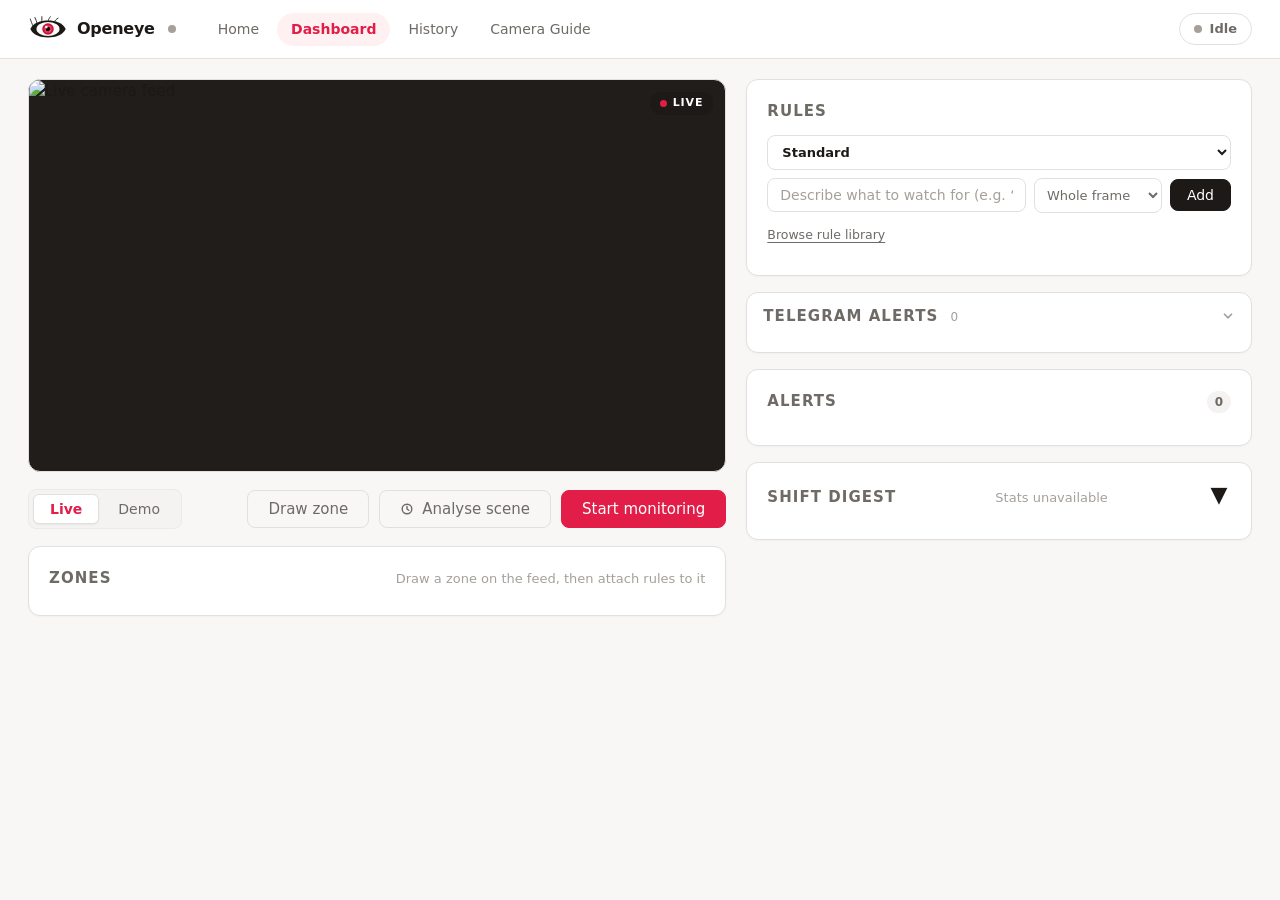
==== commit ab1b9389: "all done" ====
--- a/frontend/templates/index.html
+++ b/frontend/templates/index.html
@@ -4,7 +4,7 @@
   <meta charset="UTF-8" />
   <meta name="viewport" content="width=device-width, initial-scale=1.0" />
   <title>Openeye | Camera Monitor</title>
-  <link rel="stylesheet" href="/static/style.css?v=4" />
+  <link rel="stylesheet" href="/static/style.css?v=5" />
 </head>
 <body>
 
@@ -62,6 +62,7 @@
         <a href="/" class="nav-home">Home</a>
         <a href="#" class="nav-link active" data-view="dashboard">Dashboard</a>
         <a href="#" class="nav-link" data-view="history">History</a>
+        <a href="/camera-guide" class="nav-link">Camera Guide</a>
       </nav>
       <div class="status-badge" id="statusBadge" title="Monitoring status">
         <span class="status-dot"></span>
@@ -406,6 +407,6 @@
   <!-- toast notifications -->
   <div class="toast" id="toast" hidden></div>
 
-  <script src="/static/main.js?v=4"></script>
+  <script src="/static/main.js?v=5"></script>
 </body>
 </html>
